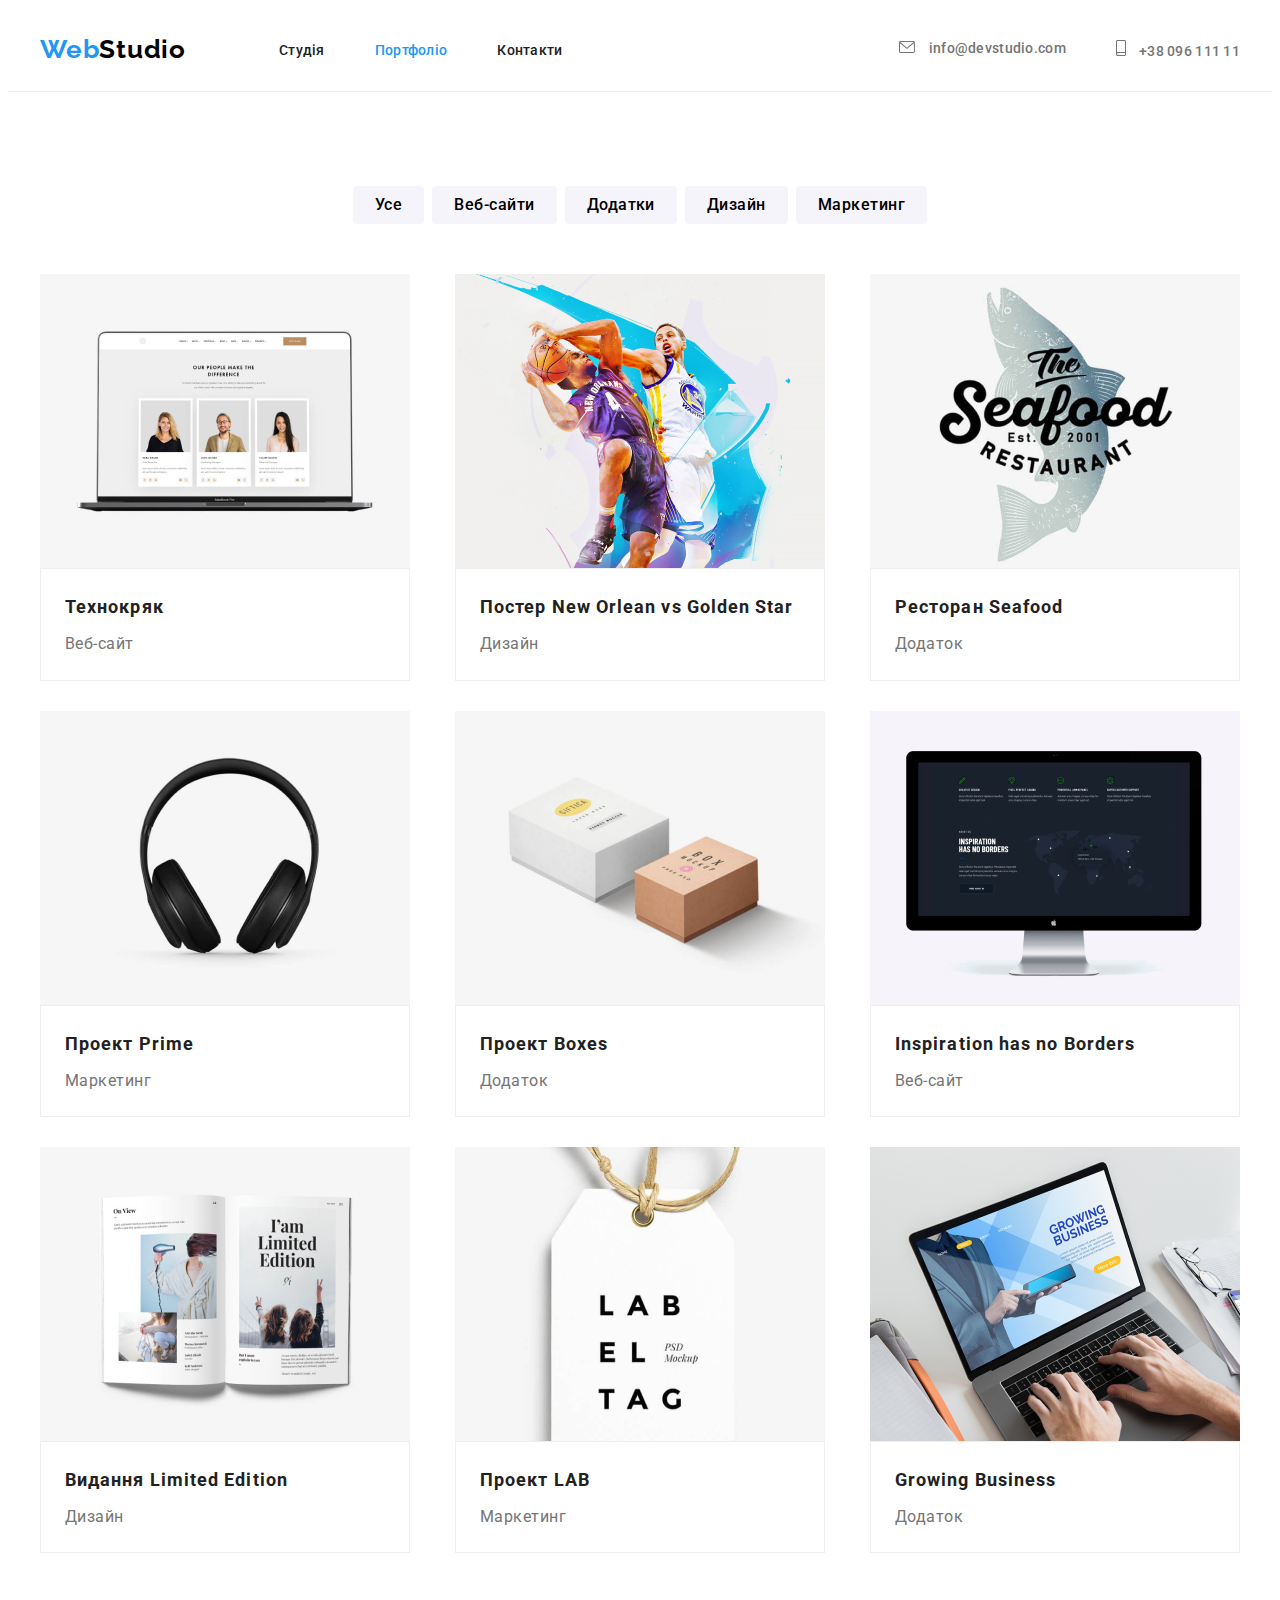
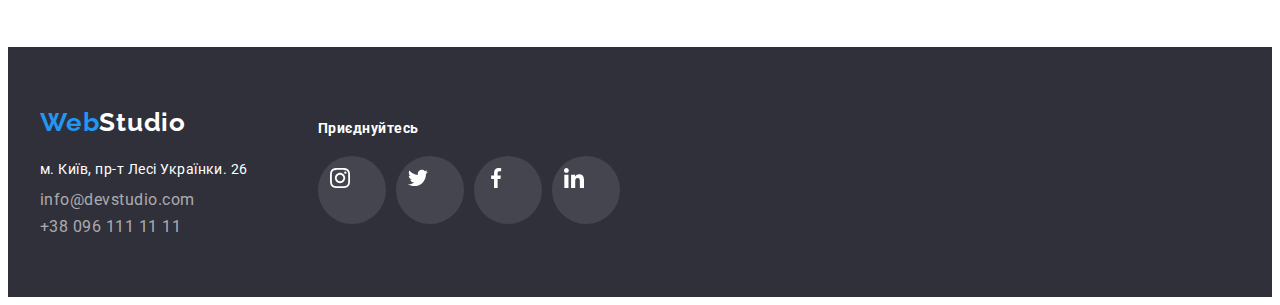
==== portfolio.html @ d7e262cd "clone" ====
<!DOCTYPE html>
<html lang="en">
<head>
    <link rel="stylesheet" href="https://cdnjs.cloudflare.com/ajax/libs/modern-normalize/1.0.0/modern-normalize.min.css"
        integrity="sha512-ISS7cAi1PEhQ8jnbJpJZMd29NlhNj4AWYyLOSp2CE/CsHxTCu+r+t0D2yoJudVrd0/8fTVPUVDzY5Tvli75u/g=="
        crossorigin="anonymous" />
    <meta charset="UTF-8">
    <meta name="viewport" content="width=device-width, initial-scale=1.0">
    <title>Document</title>
    <link rel="stylesheet" href="./style.css/style.css">
    <link rel="preconnect" href="https://fonts.gstatic.com">
    <link href="https://fonts.googleapis.com/css2?family=Raleway:wght@700&family=Roboto:wght@400;500;700;900&display=swap"
        rel="stylesheet">
</head>
<body>
 <!--<div class="oll-page">-->
    <header>
    <div class="container head">
         
         <nav class="nav-container">
                <!--Logo Link-->
            <a class="logo" href="./index.html">
                <span class="logo-letters">Web</span><span>Studio</span>
            </a>
    
            <ul class="site-nav">
                <li><a class="nav-link" href="./index.html">Студія</a></li>
                <li><a class="portfolio-page" href="/">Портфоліо</a></li>
                <li><a class="nav-link" href="/">Контакти</a></li>
            </ul>
    
        </nav>
        <address class="addres-header">
            <a class="contact contact-color-header" href="mailto:info@devstudio.com">
                <svg class="icon-mail">
                    <use href="./img/svg/symbol-defs.svg#envelope"></use>
                </svg>
                info@devstudio.com
            </a>
            <a class="contact contact-color-header" href="tel:+380961111111">
                <svg class="icon-tel">
                    <use href="./img/svg/symbol-defs.svg#smartphone"></use>
                </svg>
                +38 096 111 11 
            </a>
        </address>
    </div>
    </header>
    <main class="container">
   <section class="content-container">
        <ul class="filter-container">
            <li><button type="button" class="button-filter">Усе</button></li>
            <li><button type="button" class="button-filter">Веб-сайти</button></li>
            <li><button type="button" class="button-filter">Додатки</button></li>
            <li><button type="button" class="button-filter">Дизайн</button></li>
            <li><button type="button" class="button-filter">Маркетинг</button></li>
        </ul>
        
        
        
            <ul class="primari-container">
                <li class="portfolio-card">
                    <a href="/"  class="portfolio-link">
                        <img src="./img/tehnocrack.png" alt="проект з особистими даними" width="370" />
                        <div class="portfolio-card-text">
                        <h3 class="portfolio-title">Технокряк</h4>
                        <p class="portfolio-paragraph">Веб-сайт</p>
                        </div>
                    </a>
                </li>
                <li class="portfolio-card">
                    <a class="portfolio-link" href="/">
                        <img src="./img/poster.png" alt="баскедболіст закидує мяч в кільце" width="370" />
                        <div class="portfolio-card-text">
                            <h3 class="portfolio-title">
                                Постер New Orlean vs Golden Star
                            </h4>
                            <p class="portfolio-paragraph">
                                Дизайн
                            </p>
                        </div>
                    </a>
                </li>
                <li class="portfolio-card">
                    <a class="portfolio-link" href="/">
                        <img src="./img/rest.png" alt="логотип ресторану" width="370" />
                        <div class="portfolio-card-text">
                            <h3 class="portfolio-title">Ресторан Seafood</h4>
                            <p class="portfolio-paragraph">Додаток</p>
                        </div>
                    </a>
                </li>
                <li class="portfolio-card">
                    <a class="portfolio-link" href="/">
                        <img src="./img/headphone.png" alt="чорні навушники" width="370"  />
                        <div class="portfolio-card-text">
                            <h3 class="portfolio-title">Проект Prime</h4>
                            <p class="portfolio-paragraph">Маркетинг</p>
                        </div>
                    </a>
                </li>
                <li class="portfolio-card">
                    <a class="portfolio-link" href="/">
                        <img src="./img/boxes.png" alt="дві коробки" width="370"  />
                        <div class="portfolio-card-text">
                            <h3 class="portfolio-title">Проект Boxes</h4>
                            <p class="portfolio-paragraph">Додаток</p>
                        </div>
                    </a>
                </li>
                <li class="portfolio-card">
                    <a class="portfolio-link" href="/">
                        <img src="./img/inspiration.png" alt="компютер з відкритою сторінкою" width="370"  />
                        <div class="portfolio-card-text">
                            <h3 class="portfolio-title">Inspiration has no Borders</h4>
                            <p class="portfolio-paragraph">Веб-сайт</p>
                        </div>
                    </a>
                </li>
                <li class="portfolio-card">
                    <a class="portfolio-link" href="/">
                        <img src="./img/edition.png" alt="розгорнута книга" width="370"  />
                        <div class="portfolio-card-text">
                            <h3 class="portfolio-title">Видання Limited Edition</h4>
                            <p class="portfolio-paragraph">Дизайн</p>
                        </div>
                    </a>
                </li>
                <li class="portfolio-card">
                    <a class="portfolio-link" href="/">
                        <img src="./img/lab.png" alt="напис Labeltag" width="370"  />
                        <div class="portfolio-card-text">
                            <h3 class="portfolio-title">Проект LAB</h4>
                            <p class="portfolio-paragraph">Маркетинг</p>
                        </div>
                    </a>
                </li>
                <li class="portfolio-card">
                    <a class="portfolio-link" href="/">
                        <img src="./img/business.png" alt="відкритий ноутбук" width="370"  />
                        <div class="portfolio-card-text">
                            <h3 class="portfolio-title">Growing Business</h4>
                            <p class="portfolio-paragraph">Додаток</p>
                        </div>
                    </a>
                </li>
            </ul>
        
   </section>
    </main>
    <footer>
        <div class="container footer-container">
            <div>
                <a class="logo" href="./index.html">
                <span class="logo-letters">Web</span><span class="logo-letters-waite">Studio</span>
                </a>
                <address>
                <ul class="footer-address">
            
                    <li>
                        <a class="address-link"
                            href="https://www.google.com.ua/maps/place/%D0%B1%D1%83%D0%BB%D1%8C%D0%B2%D0%B0%D1%80+%D0%9B%D0%B5%D1%81%D1%96+%D0%A3%D0%BA%D1%80%D0%B0%D1%97%D0%BD%D0%BA%D0%B8,+26,+%D0%9A%D0%B8%D1%97%D0%B2,+02000/@50.4265807,30.5361971,17z/data=!3m1!4b1!4m5!3m4!1s0x40d4cf0e033ecbe9:0x57a4dffefec77da0!8m2!3d50.4265807!4d30.5383858?hl=uk">
            
                            м. Київ, пр-т Лесі Українки. 26
            
                        </a>
                    </li>
                    <li>
                        <a class="contact contact-color-footer" href="mailto:info@devstudio.com">info@devstudio.com</a>
                    </li>
                    <li>
                        <a class="contact contact-color-footer" href="tel:+380961111111">+38 096 111 11 11</a>
                    </li>
                </ul>
                </address>
            </div>
                <div class="footer-social-links">
                <h3>Приєднуйтесь</h3>
                <ul class="social-links-footer">
                    <li>
                        <a href="#">
                            <svg class="icon-social-link">
                                <use href="./img/svg/symbol-defs.svg#instagram"></use>
                            </svg>
                        </a>
                    </li>
                    <li>
                        <a href="#">
                            <svg class="icon-social-link">
                                <use href="./img/svg/symbol-defs.svg#twitter"></use>
                            </svg>
                        </a>
                    </li>
                    <li>
                        <a href="#">
                            <svg class="icon-social-link">
                                <use href="./img/svg/symbol-defs.svg#facebook"></use>
                            </svg>
                        </a>
                    </li>
                    <li>
                        <a href="#">
                            <svg class="icon-social-link">
                                <use href="./img/svg/symbol-defs.svg#linkedin"></use>
                            </svg>
                        </a>
                    </li>
                </ul>
                </div>
            
        </div>
        
    </footer>
 <!--</div>-->
</body>
</html>
---- style.css/style.css ----
:root {
         /* ширина сторінки і блоків*/
    --page-max-width: 1600px;
    --content-max-width: 1200px;

         /* кольри*/
    --primary-text-color: #757575;
    --title-text-color: #212121;
    --accent-color: #2196f3;
    --primari-white-color: #ffffff;
}

body {
    font-family: 'Roboto', sans-serif;
  line-height: 1.17;
  color: var(--primary-text-color);
  letter-spacing: 0.03em;
  
  
  background-color: var(--primari-white-color);
}
    /* основні розміри сторінки*/

/*.oll-page {
    display: block;
    margin-right: auto;
    margin-left: auto;
    max-width: var(--page-max-width);
    background-color: #E5E5E5;
    background-color: var(--primari-white-color);
}*/

.container {
    display: block;
    margin-left: auto;
    margin-right: auto;

    width: var(--content-max-width);
    padding-right: 15px;
    padding-left: 15px;
}

        /*CSS правила по тегам в основному скидання 
        автоматичних налаштувань*/

ul {
    padding: 0;
    margin: 0;
}
        
li {
    list-style-type: none;
}

address {
    font-style: normal;
}

a {
    text-decoration: none;
}

p {
    margin: 0;
}

h4{
    margin: 0;
}

img {
    display: block;
}
        /*кнопки мають спільні значення */

button {
    font-family: inherit;
    border-radius: 4px;
    border: transparent;
}

    /*спільне в заголовках*/

h2,
h3 {
    font-weight: 700;
    font-size: 36px;
    color: var(--title-text-color);
}




        /*усе про хедер одразу задам лінію через тег*/
 
header {
    border-bottom: 1px solid #ECECEC;
}
.head {
    display: flex;
    
    justify-content: space-between;

    font-weight: 500;
    font-size: 14px;
    
    letter-spacing: 0.02em;
}

.nav-container {
    display: flex;
  align-items: center;
}

.site-nav {
    display: flex;
    margin-top: 0;
    margin-bottom: 0;
    margin-left: 93px;
    
}

  .site-nav li {
    margin-right: 50px;
    
}
  
  .site-nav li:last-child {
    margin-right: 0;
}
  
.nav-link {
    color: var(--title-text-color);
}
.site-nav a {
    display: block;
    padding-top: 32px;
    padding-bottom: 32px;
}

.contact-color-header {
    color: var(--primary-text-color);
}

.addres-header{
    display: flex;
}

.addres-header a {
    display: block;
    padding-top: 32px;
    padding-bottom: 32px;
}
    
.addres-header a + a {
    margin-left: 50px;
}

.studia-page,
.portfolio-page {
  text-decoration: none;

  color: var(--accent-color);
}

.contact:hover ,:focus {
    color: var(--accent-color);
    
}

.icon-mail {

    Width:16px;
    Height:12px;
    margin-right: 10px;
    fill: currentColor;
}

.icon-tel {
    Width:10px;
    Height:16px;
    margin-right: 10px;

    fill: currentColor;
}



    /* Логотип і для хедера і для футера*/
.logo {
    font-family: 'Raleway', sans-serif;
    font-weight: 700;
    font-size: 26px;
    line-height: 1.19;
    letter-spacing: 0.03em;
    
    
    
    color: #000000;
}
.logo-letters {
    color: var(--accent-color);
    
}
.logo-letters-waite {
    color: var(--primari-white-color);
    
}    
  
        /*усе про футер*/
        
        
footer {
    width: var(--primary-width-container);
    margin: 0;
    padding-top: 60px;
    padding-bottom: 60px;
          
    background-color: #2f303a;
}

.footer-address {
    padding: 0;
    margin-top: 20px;
    margin-bottom: 0;
}

.footer-address li + li {
    margin-top: 9px;
}

.address-link {
    display: inline-block;
    
    font-size: 14px;
    line-height: 1.71;
    color: var(--primari-white-color);
}

.contact-color-footer {
    
    color: rgba(255, 255, 255, 0.6)
}

.footer-container {
    display: flex;
    align-items: center;
}

.footer-social-links {
    margin-left: 70px;
}

.footer-social-links h3 {
    color: var(--primari-white-color);
    font-size: 14px;
    margin-top: 0;
    margin-bottom: 20px;
    
}

.social-links-footer {
    display: flex;
}

.social-links-footer a {
    display: block;
    border-radius: 50%;
    width: 44px;
    height: 44px;
    
    color: var(--primari-white-color);
    background: rgba(255, 255, 255, 0.1);
    padding:12px;
}
.social-links-footer li + li {
    margin-left: 10px;
}

.social-links-footer a:hover,
.social-links-footer a:focus {
    background-color: var(--accent-color);
}

  /* main*/

  /* СТУДІЯ */
  /* наш герой */
  .hero {
    
    margin-right: auto;
    margin-bottom: 0;
    margin-left: auto;
    padding-top: 200px;
    padding-bottom: 200px;
    
    max-width: var(--page-max-width);

    background-image: linear-gradient(
         to right,
         rgba(47, 48, 58, 0.4),
         rgba(47, 48, 58, 0.4)
        ),
        url(../img/hero-bg-img.jpg);
    background-repeat: no-repeat;
    background-size: cover;
    background-position: center;
    background-color: #C4C4C4;;
  }

  

  .hero-title {
    width: 600px;
    margin-top: 0;
    margin-right: auto;
    margin-bottom: 30px;
    margin-left: auto;
  
    font-weight: 900;
    font-size: 44px;
    line-height: 1.36;
    letter-spacing: 0.06em;
    text-transform: uppercase;
    
    text-align: center;
  
    color: var(--primari-white-color);
  }

  /*кнопка замовити послугу*/
.button-hero {
    display: block;
    padding: 10px 32px;
    margin-top: 0;
    margin-right: auto;
    margin-bottom: 0px;
    margin-left: auto;
    cursor: pointer;
  
    font-size: 16px;
    line-height: 1.88;
    letter-spacing: 0.06em;
    
  
    background-color: var(--accent-color);
    color: var(--primari-white-color);
  }
  .button-hero:hover,
  :focus {
    
    background-color: #188ce8, 100%;
  }

   /* секція наші плюси */

   .specialiti {
    margin: 0;
    padding: 94px 0;
   }

   .speciality-container {
    display: flex;
    margin-top: 0;
    margin-right: auto;
    margin-bottom: 0;
    margin-left: auto;
    
  }

  .speciality-block {
    display: block;
    width: 270px;
  }

  .speciality-block::before {
      content: "";
      display: block;
      
      height: 120px;
      background-size: 70px;
      background-repeat: no-repeat;
      background-position: center;
      background-color: #F5F4FA;
  }

  .icon-antenna::before {
    background-image: url(../img/svg/antenna.svg);
  }

  .icon-clock::before {
    background-image: url(../img/svg/clock.svg);
  }

  .icon-diagram::before {
    background-image: url(../img/svg/diagram.svg);
  }

  .icon-astronaft::before {
    background-image: url(../img/svg/astronaut.svg);
  }

  .speciality-container .speciality-block + .speciality-block {
    margin-left: 30px;
  }
  
  .subtitle {
    text-transform: uppercase;
    margin-top: 30px;
    margin-right: 0;
    margin-bottom: 10px;
    margin-left: 0;
    font-size: 14px;
  }

  .text-paragrph {
    line-height: 1.71;
    font-weight: 400;
    font-size: 14px;
    margin: 0;
  
  }

  /*чим ми займаємось*/

.engage-title {
    margin-top: 0;
    margin-right: auto;
    margin-bottom: 50px;
    margin-left: auto;
    text-align: center;

    
}

.engage {
    padding: 0 0 94px 0;
}

.engage-container {
    display: flex;
    justify-content: space-between;
    
    margin: 0 auto 0 auto;
   /* padding-bottom: 94px;*/
    
}

/* наша команда */

.team {
    margin: 0;
    padding: 94px 0;
    background-color: #f5f4fa;
}
.team-title {
    margin-top: 0;
    margin-right: auto;
    margin-bottom: 50px;
    margin-left: auto;
    text-align: center;

    
}

.team-container {
  
    display: flex;
    justify-content: space-between;
    margin: 0 auto;
  }

.team-card {
    width: 270px;
    text-align: center;
    border-radius: 4px;
  
    box-shadow: 0px 1px 3px rgba(0, 0, 0, 0.12), 0px 1px 1px 
    rgba(0, 0, 0, 0.14), 0px 2px 1px 
    rgba(0, 0, 0, 0.2);
    border-radius: 0px 0px 4px 4px;

    background-color: var(--primari-white-color);
}



.team-card-text {
    display: block;
    padding-top: 30px;
    padding-bottom: 30px;

    font-size: 16px;
    line-height: 1.19;

    font-weight: 400;
}

.team-name{
    margin-bottom: 10px;
    font-weight: 500;

    color: var(--title-text-color);
}

.team-links{
    display: flex;
    margin-top: 16px;
    justify-content: center;
}
.team-links .team-social-link + .team-social-link {
    margin-left: 10px;
}
.team-social-link {
    display: block;
    border-radius: 50%;
    width: 44px;
    height: 44px;
    
    color: #afb1b8;
    padding:12px;
    
}

.icon-social-link {
    
    width: 20px;
    height: 20px;
    
    fill: currentColor;
    
}

.team-social-link:hover, 
.team-social-link:focus {
    background-color: var(--accent-color);
    color: var(--primari-white-color);

}

.customer {
    padding: 94px 0;
}
.customer-title {
margin-top: 0;
margin-right: auto;
margin-bottom: 50px;
margin-left: auto;
text-align: center;
}

.customer-logo {
    display: flex;
    justify-content: space-between;
    margin: 0;
}

.customer-link {
    display: flex;
    justify-content: center;
    align-items: center;
    width: 170px;
    height: 90px;
    border: 1px solid #afb1b8;
    border-radius: 4px;
    

    color: #afb1b8;
}

.icon-customer {
    
    
    fill: currentColor;
}

.customer-link:hover,
.customer-link:focus {
    color: var(--accent-color);
    border-color: var(--accent-color);
}
    
/* сторінка портфоліо */

.content-container {
    text-align: center;
    
    margin: 0 auto;
    padding-top: 94px;
    padding-bottom: 94px;
    
}

.filter-container {
    display: inline-flex;
    
    margin-top: 0;
    margin-right: auto;
    margin-bottom: 50px;
    margin-left: auto;
    padding: 0;
    
}

.filter-container li + li {
    margin-left: 8px;
}

.button-filter {
    display: inline-block;
    
    padding: 6px 22px;
    line-height: 1.63;
    font-weight: 500;
    font-size: 16px;
    letter-spacing: inherit;
  
    background-color: #f5f4fa;
}

.button-filter:focus ,
.button-filter:hover {
  background-color: var(--accent-color);
  color: var(--primari-white-color);
  box-shadow: 0px 3px 1px rgba(0, 0, 0, 0.1), 0px 1px 2px 
  rgba(0, 0, 0, 0.08), 0px 2px 2px 
  rgba(0, 0, 0, 0.12);
}

.button-filter:active {
  line-height: 1.63;

  background-color: var(--accent-color);
  color: var(--primari-white-color);
}

.primari-container {
    display: flex;
    flex-wrap: wrap;
    justify-content: space-between;
    padding: 0;
    margin: 0;
}
    
.portfolio-card {
      
    margin-top: 30px;
    margin-right: 0;
    margin-bottom: 0;
    margin-left: 30px;
    width: 370px;
    text-align: left;
    background-color: var(--primari-white-color);
}
.portfolio-link {
    display: block;
}
.portfolio-link:hover,
.portfolio-link:focus {
    
    box-shadow: 0px 1px 1px 
    rgba(0, 0, 0, 0.12), 0px 4px 4px 
    rgba(0, 0, 0, 0.06), 1px 4px 6px 
    rgba(0, 0, 0, 0.16);
}

    
.portfolio-card-text {
    border: 1px solid #EEEEEE;
    padding: 20px 24px;
}

.portfolio-card:nth-child(3n+1) {
    margin-left: 0;
}
    
.portfolio-card:nth-child(-n+3) {
    margin-top: 0;
}
    
    
    
    
.portfolio-title {
    line-height: 2;
    font-weight: 700;
    font-size: 18px;
    text-transform: none;
    margin-top: 0;
    margin-right: 0;
    margin-bottom: 4px;
    margin-left: 0;
    letter-spacing: 0.06em;
}
    
.portfolio-paragraph {
    line-height: 1.88;
    font-weight: 400;
    font-size: 16px;
    margin: 0;
      
    
    color: var(--primary-text-color);
}
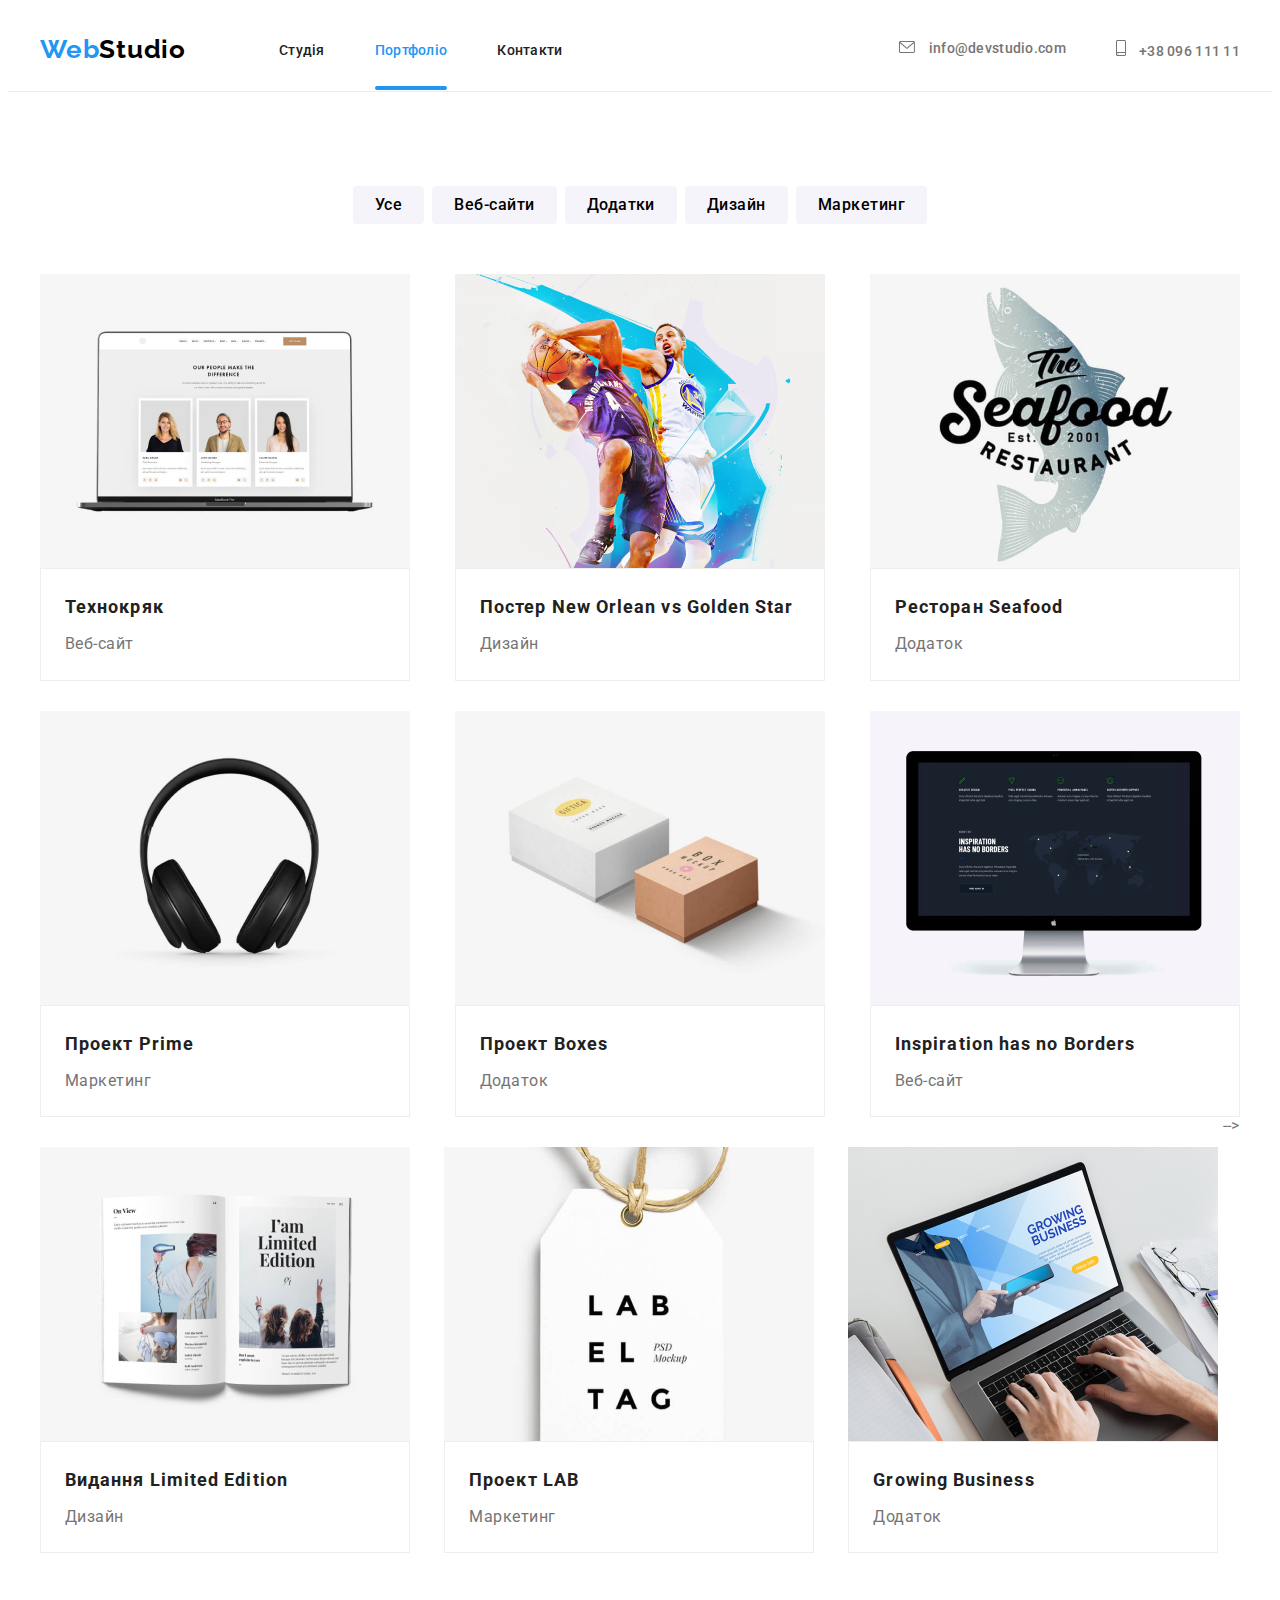
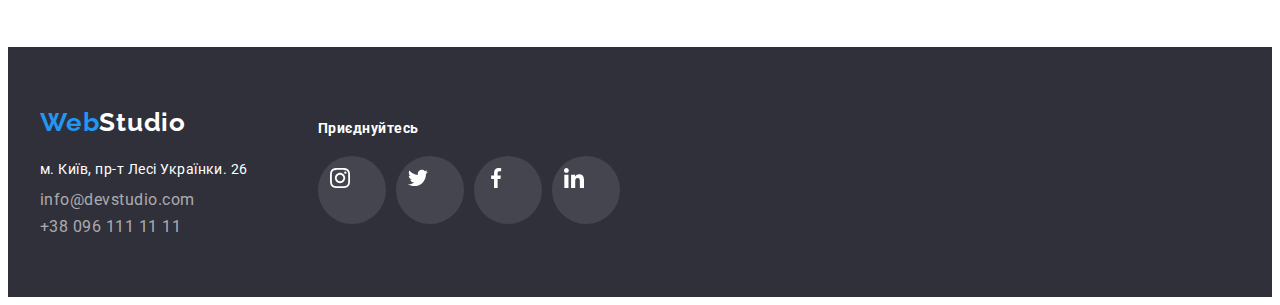
==== commit c7b34e98: "modal" ====
--- a/portfolio.html
+++ b/portfolio.html
@@ -25,7 +25,7 @@
     
             <ul class="site-nav">
                 <li><a class="nav-link" href="./index.html">Студія</a></li>
-                <li><a class="portfolio-page" href="/">Портфоліо</a></li>
+                <li><a class="nav-link current" href="/">Портфоліо</a></li>
                 <li><a class="nav-link" href="/">Контакти</a></li>
             </ul>
     
@@ -60,21 +60,28 @@
         
             <ul class="primari-container">
                 <li class="portfolio-card">
-                    <a href="/"  class="portfolio-link">
+                    <a href="#"  class="portfolio-link">
+                        <div class="card-overlay">
                         <img src="./img/tehnocrack.png" alt="проект з особистими даними" width="370" />
-                        <div class="portfolio-card-text">
-                        <h3 class="portfolio-title">Технокряк</h4>
-                        <p class="portfolio-paragraph">Веб-сайт</p>
-                        </div>
-                    </a>
-                </li>
-                <li class="portfolio-card">
-                    <a class="portfolio-link" href="/">
-                        <img src="./img/poster.png" alt="баскедболіст закидує мяч в кільце" width="370" />
+                        
+                            <p>Технокряк це сучасний майданчик поширення коронавируса. Компанії використовують цю платформу для цифрового шпигунства і атак на захищені сервера конкурентів.</p>
+                        </div>
+                        <div class="portfolio-card-text">
+                            <h3 class="portfolio-title">Технокряк</h3>
+                            <p class="portfolio-paragraph">Веб-сайт</p>
+                        </div>
+                    </a>
+                </li>
+              <li class="portfolio-card">
+                    <a class="portfolio-link" href="#">
+                        <div class="card-overlay">
+                            <img src="./img/poster.png" alt="баскедболіст закидує мяч в кільце" width="370" />
+                        <p>Технокряк це сучасний майданчик поширення коронавируса. Компанії використовують цю платформу для цифрового шпигунства і атак на захищені сервера конкурентів.</p>
+                        </div>
                         <div class="portfolio-card-text">
                             <h3 class="portfolio-title">
                                 Постер New Orlean vs Golden Star
-                            </h4>
+                            </h3>
                             <p class="portfolio-paragraph">
                                 Дизайн
                             </p>
@@ -82,26 +89,38 @@
                     </a>
                 </li>
                 <li class="portfolio-card">
-                    <a class="portfolio-link" href="/">
+                    <a class="portfolio-link" href="#">
+                       <div class="card-overlay">
                         <img src="./img/rest.png" alt="логотип ресторану" width="370" />
-                        <div class="portfolio-card-text">
-                            <h3 class="portfolio-title">Ресторан Seafood</h4>
+                        <p>Технокряк це сучасний майданчик поширення коронавируса. Компанії використовують цю платформу для цифрового шпигунства і атак на захищені сервера конкурентів.</p>
+                        
+                       </div>
+                        <div class="portfolio-card-text">
+                            <h3 class="portfolio-title">Ресторан Seafood</h3>
                             <p class="portfolio-paragraph">Додаток</p>
                         </div>
                     </a>
                 </li>
                 <li class="portfolio-card">
                     <a class="portfolio-link" href="/">
-                        <img src="./img/headphone.png" alt="чорні навушники" width="370"  />
-                        <div class="portfolio-card-text">
-                            <h3 class="portfolio-title">Проект Prime</h4>
+                        <div class="card-overlay">
+                            <img src="./img/headphone.png" alt="чорні навушники" width="370"  />
+                        <p>Технокряк це сучасний майданчик поширення коронавируса. Компанії використовують цю платформу для цифрового шпигунства і атак на захищені сервера конкурентів.</p>
+                        
+                        </div>
+                        <div class="portfolio-card-text">
+                            <h3 class="portfolio-title">Проект Prime</h3>
                             <p class="portfolio-paragraph">Маркетинг</p>
                         </div>
                     </a>
                 </li>
                 <li class="portfolio-card">
                     <a class="portfolio-link" href="/">
-                        <img src="./img/boxes.png" alt="дві коробки" width="370"  />
+                        <div class="card-overlay">
+                            <img src="./img/boxes.png" alt="дві коробки" width="370"  />
+                        <p>Технокряк це сучасний майданчик поширення коронавируса. Компанії використовують цю платформу для цифрового шпигунства і атак на захищені сервера конкурентів.</p>
+                        
+                        </div>
                         <div class="portfolio-card-text">
                             <h3 class="portfolio-title">Проект Boxes</h4>
                             <p class="portfolio-paragraph">Додаток</p>
@@ -110,16 +129,22 @@
                 </li>
                 <li class="portfolio-card">
                     <a class="portfolio-link" href="/">
-                        <img src="./img/inspiration.png" alt="компютер з відкритою сторінкою" width="370"  />
-                        <div class="portfolio-card-text">
-                            <h3 class="portfolio-title">Inspiration has no Borders</h4>
+                        <div class="card-overlay">
+                            <img src="./img/inspiration.png" alt="компютер з відкритою сторінкою" width="370"  />
+                        <p>Технокряк це сучасний майданчик поширення коронавируса. Компанії використовують цю платформу для цифрового шпигунства і атак на захищені сервера конкурентів.</p>
+                        </div>
+                        <div class="portfolio-card-text">
+                            <h3 class="portfolio-title">Inspiration has no Borders</h3>
                             <p class="portfolio-paragraph">Веб-сайт</p>
                         </div>
                     </a>
                 </li>
                 <li class="portfolio-card">
                     <a class="portfolio-link" href="/">
-                        <img src="./img/edition.png" alt="розгорнута книга" width="370"  />
+                        <div class="card-overlay">
+                            <img src="./img/edition.png" alt="розгорнута книга" width="370"  />
+                        <p>Технокряк це сучасний майданчик поширення коронавируса. Компанії використовують цю платформу для цифрового шпигунства і атак на захищені сервера конкурентів.</p>
+                        </div>
                         <div class="portfolio-card-text">
                             <h3 class="portfolio-title">Видання Limited Edition</h4>
                             <p class="portfolio-paragraph">Дизайн</p>
@@ -128,22 +153,29 @@
                 </li>
                 <li class="portfolio-card">
                     <a class="portfolio-link" href="/">
-                        <img src="./img/lab.png" alt="напис Labeltag" width="370"  />
-                        <div class="portfolio-card-text">
-                            <h3 class="portfolio-title">Проект LAB</h4>
+                        <div class="card-overlay">
+                            <img src="./img/lab.png" alt="напис Labeltag" width="370"  />
+                        <p>Технокряк це сучасний майданчик поширення коронавируса. Компанії використовують цю платформу для цифрового шпигунства і атак на захищені сервера конкурентів.</p>
+                        </div>
+                        <div class="portfolio-card-text">
+                            <h3 class="portfolio-title">Проект LAB</h3>
                             <p class="portfolio-paragraph">Маркетинг</p>
                         </div>
                     </a>
                 </li>
                 <li class="portfolio-card">
                     <a class="portfolio-link" href="/">
-                        <img src="./img/business.png" alt="відкритий ноутбук" width="370"  />
-                        <div class="portfolio-card-text">
-                            <h3 class="portfolio-title">Growing Business</h4>
+                        
+                        <div class="card-overlay">
+                            <img src="./img/business.png" alt="відкритий ноутбук" width="370"  />
+                        <p>Технокряк це сучасний майданчик поширення коронавируса. Компанії використовують цю платформу для цифрового шпигунства і атак на захищені сервера конкурентів.</p>
+                        </div>
+                        <div class="portfolio-card-text">
+                            <h3 class="portfolio-title">Growing Business</h3>
                             <p class="portfolio-paragraph">Додаток</p>
                         </div>
                     </a>
-                </li>
+                </li>-->
             </ul>
         
    </section>
--- a/style.css/style.css
+++ b/style.css/style.css
@@ -8,6 +8,7 @@
     --title-text-color: #212121;
     --accent-color: #2196f3;
     --primari-white-color: #ffffff;
+    --primary-cubic-baser:  
 }
 
 body {
@@ -21,14 +22,6 @@
 }
     /* основні розміри сторінки*/
 
-/*.oll-page {
-    display: block;
-    margin-right: auto;
-    margin-left: auto;
-    max-width: var(--page-max-width);
-    background-color: #E5E5E5;
-    background-color: var(--primari-white-color);
-}*/
 
 .container {
     display: block;
@@ -131,7 +124,16 @@
   
 .nav-link {
     color: var(--title-text-color);
-}
+
+    transition: color 250ms cubic-bezier(0.4, 0, 0.2, 1);
+    
+}
+
+.nav-link:hover,
+.nav-link:focus {
+    color: var(--accent-color);
+}
+
 .site-nav a {
     display: block;
     padding-top: 32px;
@@ -140,6 +142,8 @@
 
 .contact-color-header {
     color: var(--primary-text-color);
+
+    
 }
 
 .addres-header{
@@ -156,14 +160,53 @@
     margin-left: 50px;
 }
 
-.studia-page,
-.portfolio-page {
-  text-decoration: none;
-
-  color: var(--accent-color);
-}
-
-.contact:hover ,:focus {
+
+
+.site-nav .current {
+    
+    
+    color: var(--accent-color);
+  
+}
+.site-nav .nav-link {
+    position: relative;
+}
+
+
+
+.site-nav .nav-link:hover::after,
+.site-nav .nav-link:focus::after {
+    opacity: 1;
+}
+
+
+/*.site-nav .current::after,*/
+.site-nav .nav-link::after {
+    position: absolute;
+    display: block;
+    content: "";
+    width: 100%;
+    height: 4px;
+    background-color: var(--accent-color);
+    border-radius: 2px;
+    bottom: 0;
+    opacity: 0;
+    transition: opacity 250ms cubic-bezier(0.4, 0, 0.2, 1);
+
+}
+
+.current.nav-link::after {
+    opacity: 1;
+}
+
+
+
+.contact {
+    transition: color 250ms cubic-bezier(0.4, 0, 0.2, 1);
+}
+
+.contact:hover,
+.contact:focus {
     color: var(--accent-color);
     
 }
@@ -272,6 +315,8 @@
     color: var(--primari-white-color);
     background: rgba(255, 255, 255, 0.1);
     padding:12px;
+
+    transition: background-color 250ms cubic-bezier(0.4, 0, 0.2, 1);
 }
 .social-links-footer li + li {
     margin-left: 10px;
@@ -442,8 +487,33 @@
     justify-content: space-between;
     
     margin: 0 auto 0 auto;
-   /* padding-bottom: 94px;*/
-    
+   
+    
+}
+
+.engage-container li{
+    position: relative;
+}
+
+.engage-container .description{
+    position: absolute;
+    
+    display: block;
+    width: 100%;
+    
+    background: rgba(47, 48, 58, 0.8);
+    bottom: 0;
+    
+    padding-top: 27px;
+    padding-bottom: 27px;
+    text-align: center;
+
+    font-weight: 700;
+    font-size: 14px;
+    line-height: 1.14;
+    text-transform: uppercase;
+
+    color: #FFFFFF;
 }
 
 /* наша команда */
@@ -520,6 +590,9 @@
     color: #afb1b8;
     padding:12px;
     
+
+    transition: color 250ms cubic-bezier(0.4, 0, 0.2, 1),
+    background-color 250ms cubic-bezier(0.4, 0, 0.2, 1);
 }
 
 .icon-social-link {
@@ -528,6 +601,8 @@
     height: 20px;
     
     fill: currentColor;
+    
+
     
 }
 
@@ -566,6 +641,9 @@
     
 
     color: #afb1b8;
+
+    transition: color 250ms cubic-bezier(0.4, 0, 0.2, 1),
+    border-color 250ms cubic-bezier(0.4, 0, 0.2, 1);
 }
 
 .icon-customer {
@@ -616,6 +694,9 @@
     letter-spacing: inherit;
   
     background-color: #f5f4fa;
+
+    transition: color 250ms cubic-bezier(0.4, 0, 0.2, 1),
+    background-color 250ms cubic-bezier(0.4, 0, 0.2, 1);
 }
 
 .button-filter:focus ,
@@ -652,11 +733,23 @@
     text-align: left;
     background-color: var(--primari-white-color);
 }
+
+/*.portfolio-card::before {
+    content: '';
+    display: block;
+    width: 100%;
+    height: 100%;
+    opacity: ;
+    background: rgba(33, 150, 243, 0.9);
+}*/
 .portfolio-link {
     display: block;
+    
+    
 }
 .portfolio-link:hover,
 .portfolio-link:focus {
+    
     
     box-shadow: 0px 1px 1px 
     rgba(0, 0, 0, 0.12), 0px 4px 4px 
@@ -677,7 +770,48 @@
 .portfolio-card:nth-child(-n+3) {
     margin-top: 0;
 }
-    
+
+.card-overlay {
+    display: block;
+    width: 100%;
+    height: 294px;
+    overflow: hidden;
+    
+    position: relative;
+    
+}
+    
+.card-overlay p {
+    display: block;
+    
+    background: rgba(33, 150, 243, 0.9);
+
+    position: absolute; 
+    width: 100%;
+    height: 100%;
+    top: 100%;
+
+    padding: 63px 24px;
+
+    font-weight: 400;
+    font-size: 18px;
+    line-height: 1.56;
+    
+
+    color: #FFFFFF;
+
+    
+    
+    
+   transition: transform 250ms cubic-bezier(0.4, 0, 0.2, 1);
+   
+}
+
+.portfolio-link:hover .card-overlay p {
+    
+   transform: translateY(-100%);
+}
+
     
     
     
@@ -703,3 +837,64 @@
     color: var(--primary-text-color);
 }
     
+
+/* модалка або попап*/
+
+
+.backdrop {
+    display: block;
+    background-color: rgba(0, 0, 0, 0.2);
+    position: fixed;
+
+    top: 0;
+    left: 0;
+    width: 100%;
+    height: 100vh;
+
+    opacity: 1;
+    transition: opacity 250ms cubic-bezier(0.4, 0, 0.2, 1);
+
+}
+
+.backdrop.is-hidden {
+    opacity: 0;
+    
+    pointer-events: none;
+    
+}
+
+.backdrop.is-hidden .modal {
+    transform: translate(-50%, -50%) scale(0.3);
+}
+
+.modal {
+    display: block;
+    position: absolute;
+    top: 50%;
+    left: 50%;
+    
+    
+    width: 528px;
+    height: 581px;
+    background-color: #FFFFFF;
+    box-shadow: 0px 1px 3px rgba(0, 0, 0, 0.12), 0px 1px 1px rgba(0, 0, 0, 0.14), 0px 2px 1px rgba(0, 0, 0, 0.2);
+    border-radius: 4px;
+
+    transform: translate(-50%, -50%) scale(1);
+    transition: transform 250ms cubic-bezier(0.4, 0, 0.2, 1);
+
+}
+
+.modal button {
+    display: block;
+    width: 30px;
+    height: 30px;
+    position: absolute;
+    top: 8px;
+    right: 8px;
+    border-radius: 50%;
+    border: 1px solid rgba(0, 0, 0, 0.1);
+    background-color: var(--primari-white-color);
+    padding: 6px;
+    box-sizing: border-box;
+}
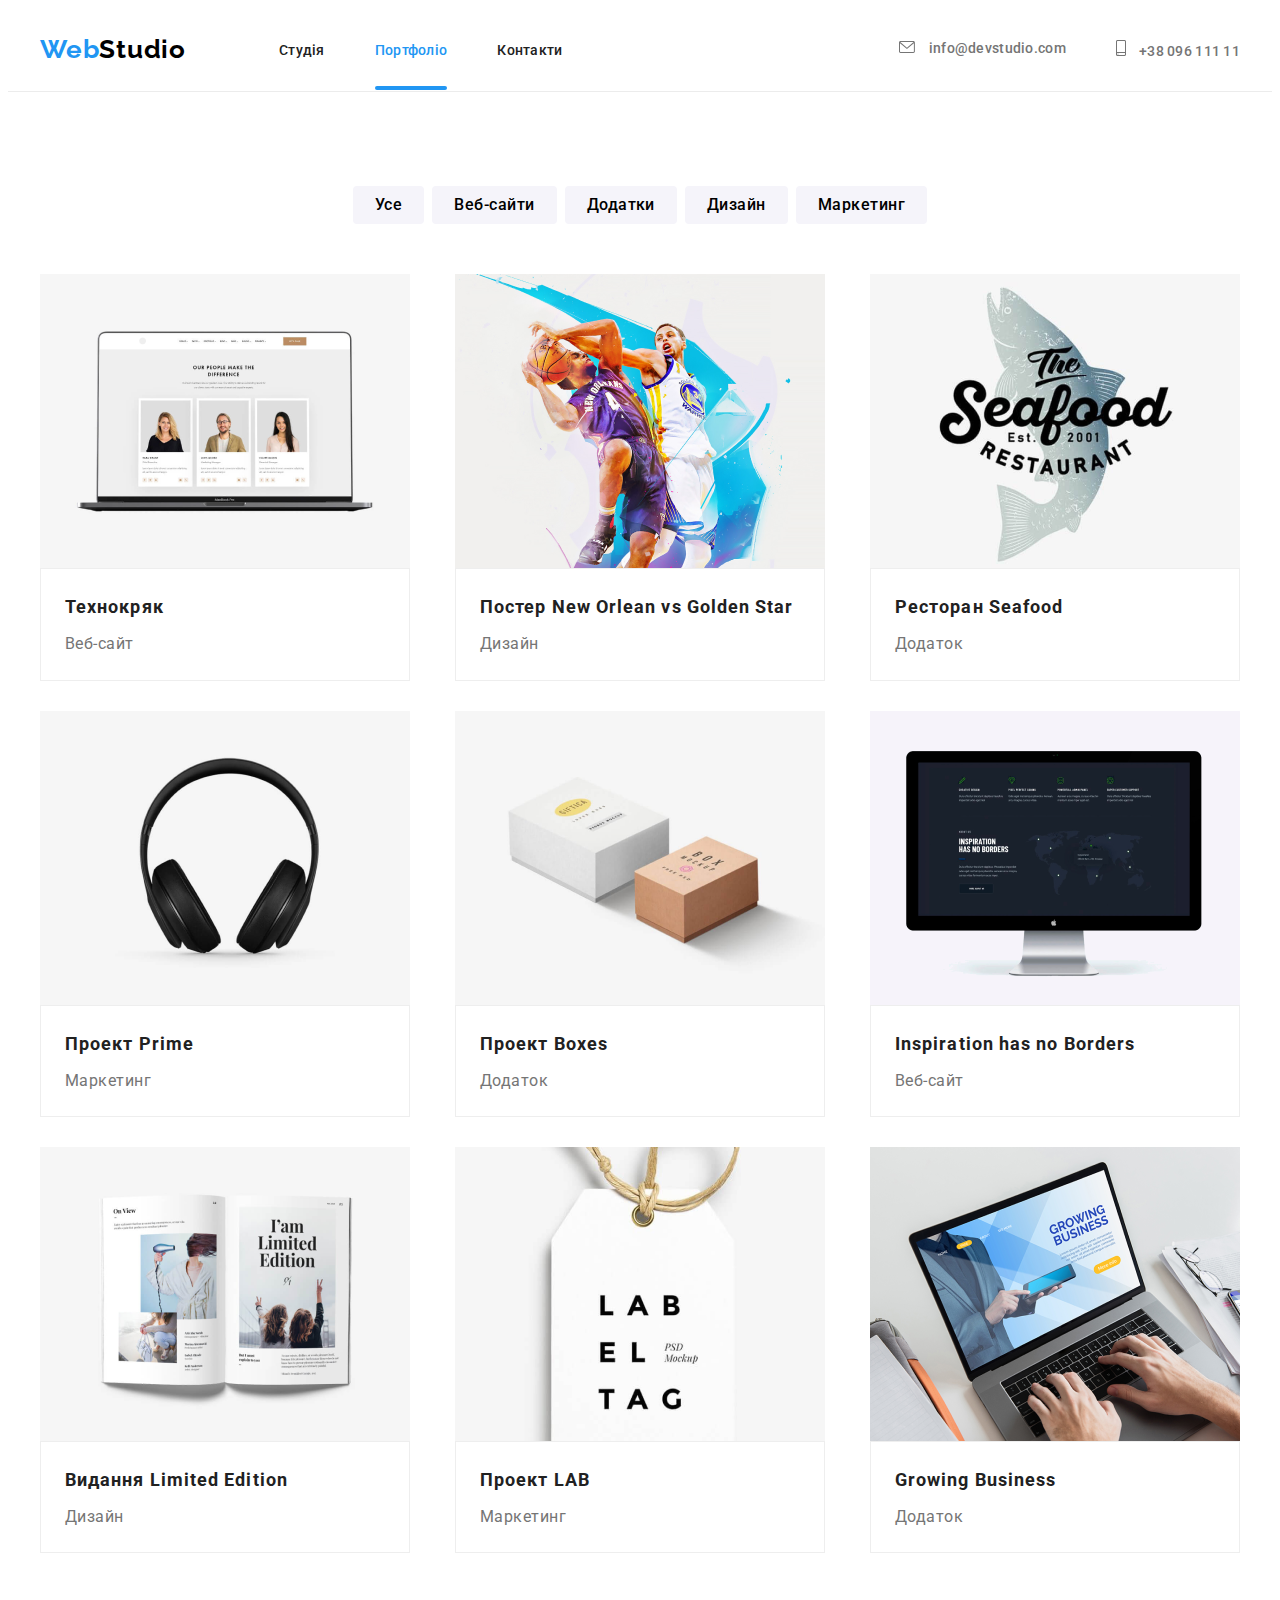
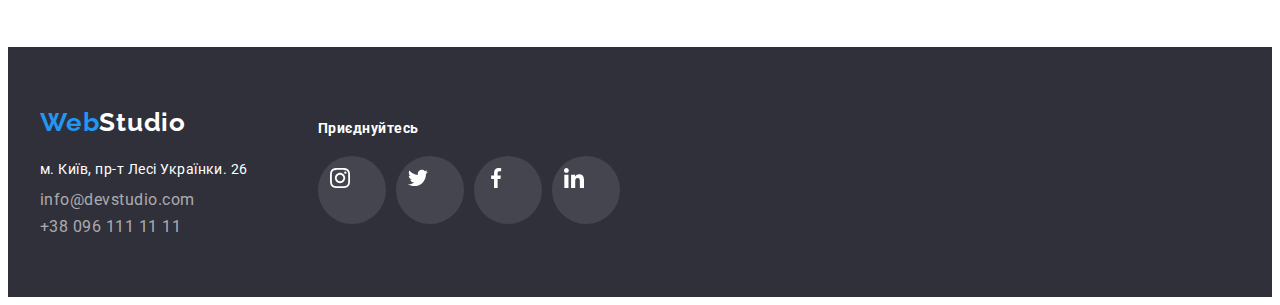
==== commit cfa382af: "validation" ====
--- a/portfolio.html
+++ b/portfolio.html
@@ -146,7 +146,7 @@
                         <p>Технокряк це сучасний майданчик поширення коронавируса. Компанії використовують цю платформу для цифрового шпигунства і атак на захищені сервера конкурентів.</p>
                         </div>
                         <div class="portfolio-card-text">
-                            <h3 class="portfolio-title">Видання Limited Edition</h4>
+                            <h3 class="portfolio-title">Видання Limited Edition</h3>
                             <p class="portfolio-paragraph">Дизайн</p>
                         </div>
                     </a>
@@ -175,7 +175,7 @@
                             <p class="portfolio-paragraph">Додаток</p>
                         </div>
                     </a>
-                </li>-->
+                </li>
             </ul>
         
    </section>
